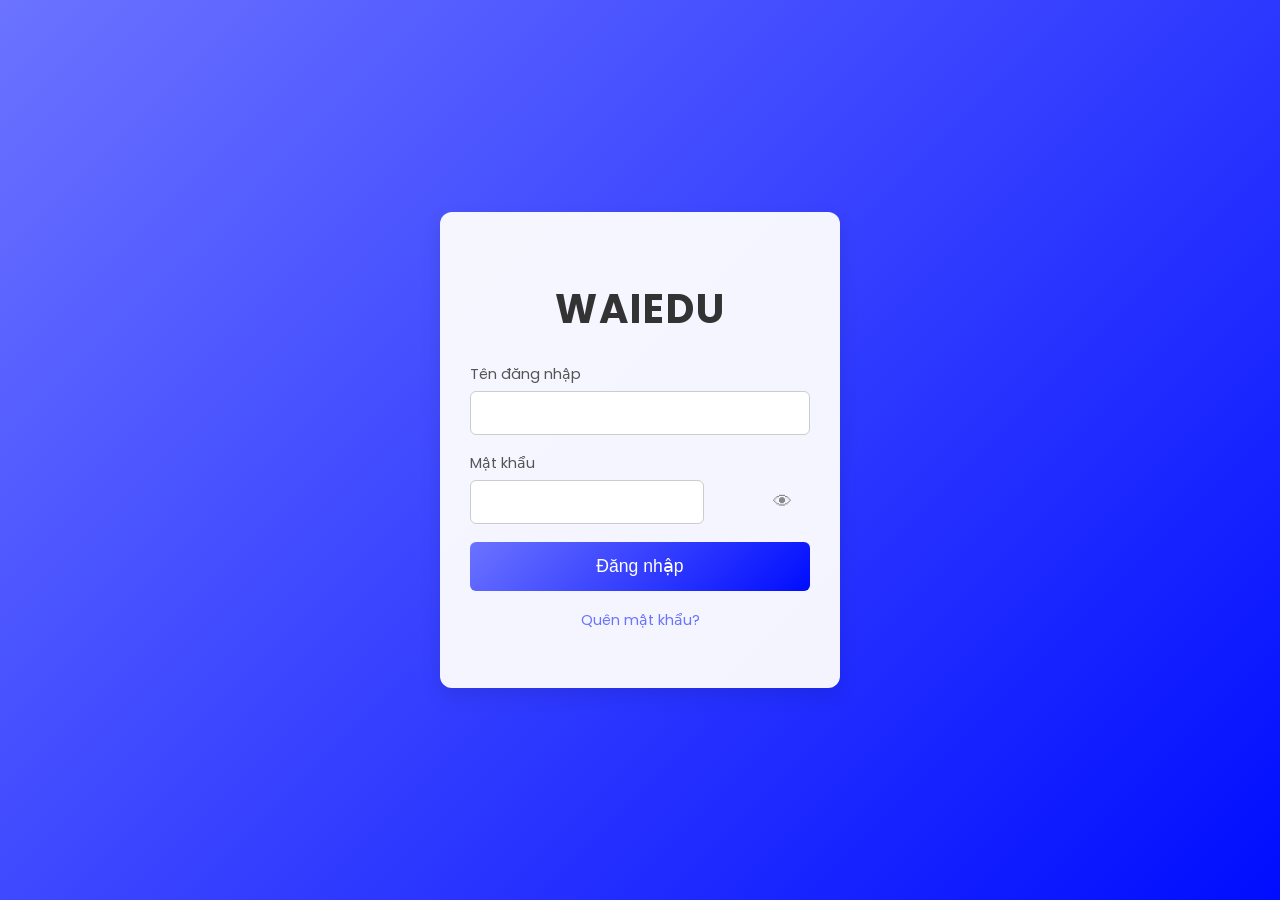
==== src/dashboard/index.html @ 6223fe1b "first commit" ====
<!DOCTYPE html>
<html lang="vi">
<head>
  <meta charset="UTF-8">
  <meta name="viewport" content="width=device-width, initial-scale=1.0">
  <title>WAIEDU - Quản lý Dự án</title>
  <link href="https://fonts.googleapis.com/css2?family=Poppins:wght@400;500;600;700&display=swap" rel="stylesheet">
  <link rel="stylesheet" href="https://cdnjs.cloudflare.com/ajax/libs/font-awesome/6.4.0/css/all.min.css">
  <link rel="stylesheet" href="../../styles.css">
  <link rel="stylesheet" href="dashboard.css">
</head>
<body>
  <div class="dashboard-container">
    <header class="dashboard-header">
      <div class="header-top">
        <div class="logo-container">
          <h2 class="logo">WAIEDU</h2>
        </div>
        <div class="user-info">
          <div class="date-info" id="currentDate"></div>
          <div class="user-greeting">
            <span>Xin chào,</span>
            <span class="user-name" id="userName">Nguyễn Văn A</span>
          </div>
          <div class="user-avatar">
            <img src="https://via.placeholder.com/40" alt="Avatar người dùng">
          </div>
        </div>
      </div>
      
      <div class="news-ticker-container">
        <div class="news-ticker-label">Thông báo:</div>
        <div class="news-ticker">
          <div class="ticker-content" id="tickerContent">
            Chào mừng bạn đến với WAIEDU Dashboard - Hệ thống quản lý học tập hiện đại - Bạn có 3 công việc cần hoàn thành hôm nay - Lớp học Toán sẽ bắt đầu lúc 15:00 chiều nay
          </div>
        </div>
      </div>
    </header>
    
    <main class="dashboard-content">
      <div class="dashboard-grid">
        <!-- Tổng quan -->
        <div class="dashboard-card overview">
          <h3><i class="fas fa-chart-line"></i> Tổng quan dự án</h3>
          <div class="stats-container">
            <div class="stat-item">
              <span class="stat-value">12</span>
              <span class="stat-label">Dự án đang thực hiện</span>
            </div>
            <div class="stat-item urgent">
              <span class="stat-value">3</span>
              <span class="stat-label">Dự án sắp đến hạn</span>
            </div>
            <div class="stat-item">
              <span class="stat-value">42</span>
              <span class="stat-label">Task đang thực hiện</span>
            </div>
            <div class="stat-item">
              <span class="stat-value">18</span>
              <span class="stat-label">Nhân sự tham gia</span>
            </div>
          </div>
        </div>

        <!-- Phần Task -->
        <div class="dashboard-card tasks">
          <div class="card-header">
            <h3><i class="fas fa-tasks"></i> Task ưu tiên</h3>
            <button class="btn-add"><i class="fas fa-plus"></i> Thêm Task</button>
          </div>
          <div class="task-list">
            <div class="task-item urgent">
              <div class="task-status"></div>
              <div class="task-info">
                <h4>Hoàn thiện giao diện người dùng</h4>
                <div class="task-meta">
                  <span class="due-date"><i class="far fa-clock"></i> 25/05/2023</span>
                  <span class="assignee"><i class="far fa-user"></i> Nguyễn Văn A</span>
                </div>
              </div>
              <div class="task-progress">
                <div class="progress-bar">
                  <div class="progress" style="width: 75%"></div>
                </div>
                <span>75%</span>
              </div>
            </div>

            <div class="task-item">
              <div class="task-status"></div>
              <div class="task-info">
                <h4>Phát triển API backend</h4>
                <div class="task-meta">
                  <span class="due-date"><i class="far fa-clock"></i> 30/05/2023</span>
                  <span class="assignee"><i class="far fa-user"></i> Trần Thị B</span>
                </div>
              </div>
              <div class="task-progress">
                <div class="progress-bar">
                  <div class="progress" style="width: 45%"></div>
                </div>
                <span>45%</span>
              </div>
            </div>

            <div class="task-item">
              <div class="task-status"></div>
              <div class="task-info">
                <h4>Testing và QA</h4>
                <div class="task-meta">
                  <span class="due-date"><i class="far fa-clock"></i> 10/06/2023</span>
                  <span class="assignee"><i class="far fa-user"></i> Lê Văn C</span>
                </div>
              </div>
              <div class="task-progress">
                <div class="progress-bar">
                  <div class="progress" style="width: 20%"></div>
                </div>
                <span>20%</span>
              </div>
            </div>
          </div>
          <a href="#" class="view-all">Xem tất cả task <i class="fas fa-arrow-right"></i></a>
        </div>

        <!-- Tiến độ dự án -->
        <div class="dashboard-card project-progress">
          <h3><i class="fas fa-project-diagram"></i> Tiến độ dự án</h3>
          <div class="project-list">
            <div class="project-item">
              <div class="project-info">
                <h4>Hệ thống quản lý học tập WAIEDU</h4>
                <div class="project-meta">
                  <span class="project-deadline"><i class="far fa-calendar"></i> Deadline: 30/06/2023</span>
                </div>
              </div>
              <div class="project-progress">
                <div class="progress-bar">
                  <div class="progress" style="width: 65%"></div>
                </div>
                <span>65%</span>
              </div>
            </div>

            <div class="project-item urgent">
              <div class="project-info">
                <h4>Ứng dụng mobile WAIEDU</h4>
                <div class="project-meta">
                  <span class="project-deadline"><i class="far fa-calendar"></i> Deadline: 15/05/2023</span>
                </div>
              </div>
              <div class="project-progress">
                <div class="progress-bar">
                  <div class="progress" style="width: 80%"></div>
                </div>
                <span>80%</span>
              </div>
            </div>
          </div>
          <a href="#" class="view-all">Xem tất cả dự án <i class="fas fa-arrow-right"></i></a>
        </div>

        <!-- Team Members -->
        <div class="dashboard-card team">
          <div class="card-header">
            <h3><i class="fas fa-users"></i> Nhân sự dự án</h3>
            <button class="btn-add"><i class="fas fa-plus"></i> Thêm thành viên</button>
          </div>
          <div class="team-list">
            <div class="team-member">
              <img src="https://via.placeholder.com/40" alt="Avatar">
              <div class="member-info">
                <h4>Nguyễn Văn A</h4>
                <span>Frontend Developer</span>
              </div>
              <div class="member-workload">
                <span>8</span>
                <small>Tasks</small>
              </div>
            </div>
            
            <div class="team-member">
              <img src="https://via.placeholder.com/40" alt="Avatar">
              <div class="member-info">
                <h4>Trần Thị B</h4>
                <span>Backend Developer</span>
              </div>
              <div class="member-workload">
                <span>6</span>
                <small>Tasks</small>
              </div>
            </div>
            
            <div class="team-member">
              <img src="https://via.placeholder.com/40" alt="Avatar">
              <div class="member-info">
                <h4>Lê Văn C</h4>
                <span>QA Engineer</span>
              </div>
              <div class="member-workload">
                <span>4</span>
                <small>Tasks</small>
              </div>
            </div>
          </div>
          <a href="#" class="view-all">Xem tất cả nhân sự <i class="fas fa-arrow-right"></i></a>
        </div>
      </div>
    </main>
  </div>
  
  <script src="dashboard.js"></script>
</body>
</html>
---- styles.css ----
body {
  margin: 0;
  font-family: 'Poppins', sans-serif;
  background: linear-gradient(135deg, #6B73FF 0%, #000DFF 100%);
  height: 100vh;
  display: flex;
  align-items: center;
  justify-content: center;
}
.login-wrapper {
  width: 100%;
  max-width: 400px;
  padding: 20px;
}
.login-card {
  background: rgba(255,255,255,0.95);
  padding: 40px 30px;
  border-radius: 12px;
  box-shadow: 0 8px 20px rgba(0,0,0,0.1);
  animation: fadeIn 0.8s ease-out;
}
.logo {
  text-align: center;
  font-size: 2.5rem;
  margin-bottom: 25px;
  color: #333;
  letter-spacing: 2px;
}
.input-group {
  display: flex;
  flex-direction: column;
  margin-bottom: 18px;
}
.input-group label {
  margin-bottom: 6px;
  font-size: 0.9rem;
  color: #555;
}
.input-group input {
  padding: 12px 16px;
  border: 1px solid #ccc;
  border-radius: 6px;
  font-size: 1rem;
  transition: border-color 0.3s;
}
.input-group input:focus {
  border-color: #4e5dfc;
  box-shadow: 0 0 8px rgba(78, 93, 252, 0.3);
  outline: none;
}
.password-wrapper {
  position: relative;
}
.toggle-password {
  position: absolute;
  top: 50%;
  right: 12px;
  transform: translateY(-50%);
  background: transparent;
  border: none;
  cursor: pointer;
  font-size: 1.2rem;
  color: #888;
}
.btn-login {
  width: 100%;
  padding: 14px;
  border: none;
  border-radius: 6px;
  background: linear-gradient(135deg, #6B73FF, #000DFF);
  color: #fff;
  font-size: 1.1rem;
  cursor: pointer;
  transition: transform 0.2s, opacity 0.3s;
}
.btn-login:hover {
  opacity: 0.95;
  transform: scale(1.02);
}
.forgot {
  text-align: center;
  margin-top: 16px;
}
.forgot a {
  color: #6B73FF;
  font-size: 0.9rem;
  text-decoration: none;
}
.forgot a:hover {
  text-decoration: underline;
}

/* Message styles */
.message-container {
  margin-top: 15px;
}

.message {
  padding: 10px;
  border-radius: 4px;
  text-align: center;
  font-size: 0.9rem;
  opacity: 1;
  transition: opacity 0.3s;
}

.message.success {
  background-color: rgba(40, 167, 69, 0.1);
  border: 1px solid rgba(40, 167, 69, 0.2);
  color: #28a745;
}

.message.error {
  background-color: rgba(220, 53, 69, 0.1);
  border: 1px solid rgba(220, 53, 69, 0.2);
  color: #dc3545;
}

.message.hide {
  opacity: 0;
}

/* Error styles */
.input-error {
  border-color: #dc3545 !important;
}

.input-error:focus {
  box-shadow: 0 0 8px rgba(220, 53, 69, 0.3) !important;
}

@keyframes fadeIn {
  from { opacity: 0; transform: translateY(-10px); }
  to   { opacity: 1; transform: translateY(0); }
}

@media (max-width: 480px) {
  .login-wrapper {
    padding: 10px;
  }
  .login-card {
    padding: 30px 20px;
  }
  .logo {
    font-size: 2rem;
  }
  .input-group input, .btn-login {
    padding: 10px 14px;
    font-size: 0.95rem;
  }
  .toggle-password {
    font-size: 1rem;
    right: 8px;
  }
}
---- src/dashboard/dashboard.css ----
/* Dashboard styles */
:root {
  --primary-color: #4e5dfc;
  --secondary-color: #6B73FF;
  --success-color: #28a745;
  --warning-color: #ffc107;
  --danger-color: #dc3545;
  --text-color: #333;
  --text-light: #6c757d;
  --light-gray: #f5f5f5;
  --medium-gray: #e0e0e0;
  --border-radius: 8px;
  --box-shadow: 0 2px 10px rgba(0,0,0,0.1);
}

body {
  margin: 0;
  padding: 0;
  font-family: 'Poppins', sans-serif;
  background-color: #f7f8fc;
  color: var(--text-color);
  height: 100vh;
}

.dashboard-container {
  display: flex;
  flex-direction: column;
  height: 100%;
}

/* Header styles */
.dashboard-header {
  background-color: white;
  box-shadow: var(--box-shadow);
  padding: 0;
}

.header-top {
  display: flex;
  justify-content: space-between;
  align-items: center;
  padding: 15px 30px;
}

.logo-container .logo {
  color: var(--primary-color);
  margin: 0;
  font-size: 1.5rem;
  font-weight: 700;
  letter-spacing: 1px;
}

.user-info {
  display: flex;
  align-items: center;
  gap: 20px;
}

.date-info {
  padding: 6px 12px;
  background-color: var(--light-gray);
  border-radius: var(--border-radius);
  font-size: 0.9rem;
}

.user-greeting {
  text-align: right;
}

.user-greeting span {
  display: block;
  line-height: 1.3;
}

.user-name {
  font-weight: 600;
  color: var(--primary-color);
}

.user-avatar img {
  width: 40px;
  height: 40px;
  border-radius: 50%;
  border: 2px solid var(--secondary-color);
}

/* News ticker */
.news-ticker-container {
  display: flex;
  align-items: center;
  background-color: var(--light-gray);
  padding: 8px 30px;
  overflow: hidden;
}

.news-ticker-label {
  font-weight: 600;
  margin-right: 12px;
  white-space: nowrap;
}

.news-ticker {
  overflow: hidden;
  width: 100%;
}

.ticker-content {
  display: inline-block;
  white-space: nowrap;
  padding-left: 100%;
  animation: ticker 30s linear infinite;
}

@keyframes ticker {
  0% {
    transform: translateX(0);
  }
  100% {
    transform: translateX(-100%);
  }
}

/* Main content */
.dashboard-content {
  flex-grow: 1;
  padding: 20px 30px;
  background-color: #f7f8fc;
  overflow-y: auto;
}

.dashboard-grid {
  display: grid;
  grid-template-columns: repeat(12, 1fr);
  gap: 20px;
}

.dashboard-card {
  background: white;
  border-radius: var(--border-radius);
  padding: 20px;
  box-shadow: var(--box-shadow);
}

.overview {
  grid-column: span 12;
}

.tasks {
  grid-column: span 7;
}

.project-progress {
  grid-column: span 5;
}

.team {
  grid-column: span 12;
}

/* Card headers */
.card-header {
  display: flex;
  justify-content: space-between;
  align-items: center;
  margin-bottom: 15px;
}

.card-header h3, .dashboard-card h3 {
  margin: 0;
  display: flex;
  align-items: center;
  font-size: 1.2rem;
  font-weight: 600;
}

.card-header h3 i, .dashboard-card h3 i {
  margin-right: 8px;
  color: var(--primary-color);
}

.btn-add {
  background-color: var(--primary-color);
  color: white;
  border: none;
  border-radius: 4px;
  padding: 8px 12px;
  font-size: 0.9rem;
  cursor: pointer;
  display: flex;
  align-items: center;
}

.btn-add i {
  margin-right: 5px;
}

/* Stats */
.stats-container {
  display: grid;
  grid-template-columns: repeat(4, 1fr);
  gap: 15px;
  margin-top: 15px;
}

.stat-item {
  background: var(--light-gray);
  border-radius: var(--border-radius);
  padding: 15px;
  text-align: center;
}

.stat-value {
  display: block;
  font-size: 2rem;
  font-weight: 700;
  color: var(--primary-color);
}

.stat-label {
  display: block;
  font-size: 0.9rem;
  color: var(--text-light);
  margin-top: 5px;
}

.stat-item.urgent .stat-value {
  color: var(--danger-color);
}

/* Tasks */
.task-list {
  margin: 15px 0;
}

.task-item {
  display: flex;
  align-items: center;
  padding: 15px;
  border-bottom: 1px solid var(--medium-gray);
}

.task-item:last-child {
  border-bottom: none;
}

.task-status {
  width: 12px;
  height: 12px;
  border-radius: 50%;
  background-color: var(--primary-color);
  margin-right: 15px;
}

.task-item.urgent .task-status {
  background-color: var(--danger-color);
}

.task-info {
  flex: 1;
}

.task-info h4 {
  margin: 0 0 5px 0;
  font-size: 1rem;
}

.task-meta {
  display: flex;
  font-size: 0.85rem;
  color: var(--text-light);
}

.task-meta span {
  margin-right: 15px;
  display: flex;
  align-items: center;
}

.task-meta i {
  margin-right: 5px;
}

.task-progress {
  width: 100px;
  text-align: right;
}

.progress-bar {
  width: 100%;
  height: 6px;
  background-color: var(--light-gray);
  border-radius: 3px;
  overflow: hidden;
  margin-bottom: 5px;
}

.progress {
  height: 100%;
  background-color: var(--primary-color);
}

.task-item.urgent .progress {
  background-color: var(--danger-color);
}

/* Projects */
.project-list {
  margin: 15px 0;
}

.project-item {
  padding: 15px;
  border-bottom: 1px solid var(--medium-gray);
}

.project-item:last-child {
  border-bottom: none;
}

.project-info h4 {
  margin: 0 0 5px 0;
  font-size: 1rem;
}

.project-meta {
  font-size: 0.85rem;
  color: var(--text-light);
  margin-bottom: 10px;
}

.project-meta i {
  margin-right: 5px;
}

.project-item.urgent .project-meta {
  color: var(--danger-color);
  font-weight: 500;
}

/* Team */
.team-list {
  margin: 15px 0;
}

.team-member {
  display: flex;
  align-items: center;
  padding: 10px 0;
  border-bottom: 1px solid var(--medium-gray);
}

.team-member:last-child {
  border-bottom: none;
}

.team-member img {
  width: 40px;
  height: 40px;
  border-radius: 50%;
  margin-right: 15px;
}

.member-info {
  flex: 1;
}

.member-info h4 {
  margin: 0;
  font-size: 1rem;
}

.member-info span {
  font-size: 0.85rem;
  color: var(--text-light);
}

.member-workload {
  text-align: center;
}

.member-workload span {
  display: block;
  font-size: 1.2rem;
  font-weight: 600;
  color: var(--primary-color);
}

.member-workload small {
  font-size: 0.8rem;
  color: var(--text-light);
}

/* Common */
.view-all {
  display: block;
  text-align: center;
  color: var(--primary-color);
  text-decoration: none;
  padding: 10px 0 0;
  font-size: 0.9rem;
}

.view-all i {
  margin-left: 5px;
}

/* Responsive adjustments */
@media (max-width: 992px) {
  .tasks, .project-progress {
    grid-column: span 12;
  }
  
  .stats-container {
    grid-template-columns: repeat(2, 1fr);
  }
}

@media (max-width: 768px) {
  .header-top {
    padding: 15px 20px;
    flex-direction: column;
    gap: 15px;
  }
  
  .user-info {
    width: 100%;
    justify-content: space-between;
  }
  
  .news-ticker-container {
    padding: 8px 20px;
  }
  
  .dashboard-content {
    padding: 15px 20px;
  }
}

@media (max-width: 480px) {
  .user-info {
    flex-wrap: wrap;
    justify-content: center;
    gap: 10px;
  }
  
  .date-info {
    width: 100%;
    text-align: center;
    order: 3;
  }
  
  .user-greeting {
    text-align: center;
  }
  
  .stats-container {
    grid-template-columns: 1fr;
  }
  
  .task-item, .project-item {
    flex-direction: column;
    align-items: flex-start;
  }
  
  .task-progress, .project-progress {
    width: 100%;
    margin-top: 10px;
  }
}
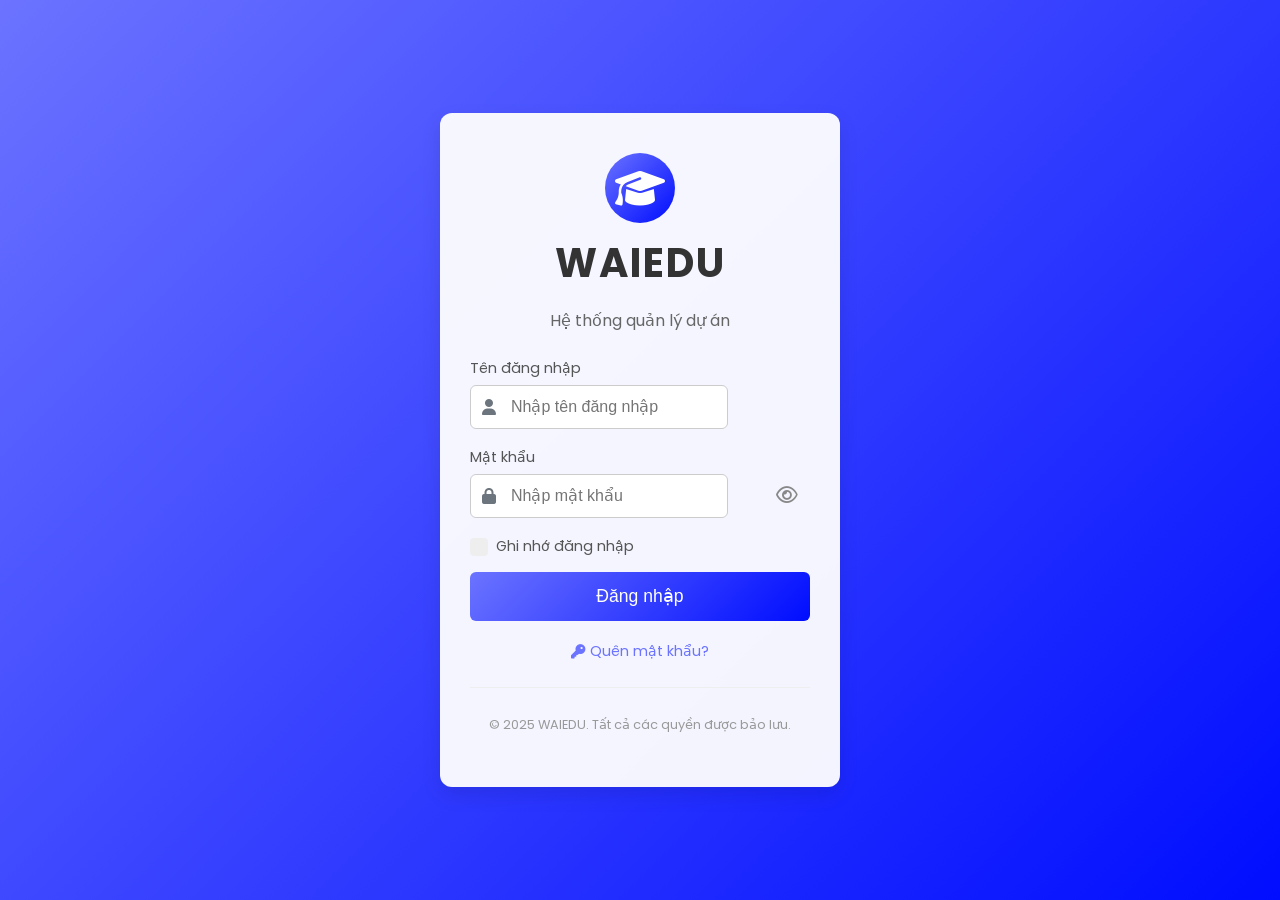
==== commit b81e7646: "d" ====
--- a/src/dashboard/index.html
+++ b/src/dashboard/index.html
@@ -3,27 +3,29 @@
 <head>
   <meta charset="UTF-8">
   <meta name="viewport" content="width=device-width, initial-scale=1.0">
-  <title>WAIEDU - Quản lý Dự án</title>
+  <title>WAIEDU - Dashboard</title>
   <link href="https://fonts.googleapis.com/css2?family=Poppins:wght@400;500;600;700&display=swap" rel="stylesheet">
+  <!-- Font Awesome -->
   <link rel="stylesheet" href="https://cdnjs.cloudflare.com/ajax/libs/font-awesome/6.4.0/css/all.min.css">
   <link rel="stylesheet" href="../../styles.css">
   <link rel="stylesheet" href="dashboard.css">
 </head>
 <body>
   <div class="dashboard-container">
+    <!-- Header -->
     <header class="dashboard-header">
       <div class="header-top">
         <div class="logo-container">
-          <h2 class="logo">WAIEDU</h2>
+          <h2 class="logo"><i class="fas fa-graduation-cap logo-icon-small"></i> WAIEDU</h2>
         </div>
         <div class="user-info">
           <div class="date-info" id="currentDate"></div>
           <div class="user-greeting">
             <span>Xin chào,</span>
-            <span class="user-name" id="userName">Nguyễn Văn A</span>
+            <span class="user-name" id="userName">Đang tải...</span>
           </div>
           <div class="user-avatar">
-            <img src="https://via.placeholder.com/40" alt="Avatar người dùng">
+            <!-- Icon sẽ được chèn bởi JS -->
           </div>
         </div>
       </div>
@@ -32,32 +34,44 @@
         <div class="news-ticker-label">Thông báo:</div>
         <div class="news-ticker">
           <div class="ticker-content" id="tickerContent">
-            Chào mừng bạn đến với WAIEDU Dashboard - Hệ thống quản lý học tập hiện đại - Bạn có 3 công việc cần hoàn thành hôm nay - Lớp học Toán sẽ bắt đầu lúc 15:00 chiều nay
+            Chào mừng bạn đến với WAIEDU Dashboard - Hệ thống quản lý dự án - Bạn có 3 công việc cần hoàn thành trong tuần này - Lịch họp Team sẽ diễn ra lúc 19:00 tối nay
           </div>
         </div>
       </div>
     </header>
     
+    <!-- Main Navigation -->
+    <nav class="main-nav">
+      <ul class="nav-links">
+        <li class="active"><a href="index.html"><i class="fas fa-home"></i> Trang chủ</a></li>
+        <li><a href="#projects"><i class="fas fa-project-diagram"></i> Dự án</a></li>
+        <li><a href="#tasks"><i class="fas fa-tasks"></i> Công việc</a></li>
+        <li><a href="#team"><i class="fas fa-users"></i> Đội nhóm</a></li>
+        <li><a href="#settings"><i class="fas fa-cog"></i> Cài đặt</a></li>
+      </ul>
+    </nav>
+    
+    <!-- Main Content -->
     <main class="dashboard-content">
       <div class="dashboard-grid">
         <!-- Tổng quan -->
         <div class="dashboard-card overview">
-          <h3><i class="fas fa-chart-line"></i> Tổng quan dự án</h3>
+          <h3><i class="fas fa-chart-line"></i> Tổng quan dự án WAIEDU</h3>
           <div class="stats-container">
             <div class="stat-item">
+              <span class="stat-value">3</span>
+              <span class="stat-label">Dự án đang thực hiện</span>
+            </div>
+            <div class="stat-item urgent">
+              <span class="stat-value">1</span>
+              <span class="stat-label">Dự án sắp đến hạn</span>
+            </div>
+            <div class="stat-item">
               <span class="stat-value">12</span>
-              <span class="stat-label">Dự án đang thực hiện</span>
-            </div>
-            <div class="stat-item urgent">
-              <span class="stat-value">3</span>
-              <span class="stat-label">Dự án sắp đến hạn</span>
+              <span class="stat-label">Task đang thực hiện</span>
             </div>
             <div class="stat-item">
-              <span class="stat-value">42</span>
-              <span class="stat-label">Task đang thực hiện</span>
-            </div>
-            <div class="stat-item">
-              <span class="stat-value">18</span>
+              <span class="stat-value">7</span>
               <span class="stat-label">Nhân sự tham gia</span>
             </div>
           </div>
@@ -73,10 +87,10 @@
             <div class="task-item urgent">
               <div class="task-status"></div>
               <div class="task-info">
-                <h4>Hoàn thiện giao diện người dùng</h4>
+                <h4>Thiết kế giao diện người dùng</h4>
                 <div class="task-meta">
-                  <span class="due-date"><i class="far fa-clock"></i> 25/05/2023</span>
-                  <span class="assignee"><i class="far fa-user"></i> Nguyễn Văn A</span>
+                  <span class="due-date"><i class="far fa-clock"></i> 10/05/2025</span>
+                  <span class="assignee"><i class="far fa-user"></i> Nguyễn Khả Ái</span>
                 </div>
               </div>
               <div class="task-progress">
@@ -92,8 +106,8 @@
               <div class="task-info">
                 <h4>Phát triển API backend</h4>
                 <div class="task-meta">
-                  <span class="due-date"><i class="far fa-clock"></i> 30/05/2023</span>
-                  <span class="assignee"><i class="far fa-user"></i> Trần Thị B</span>
+                  <span class="due-date"><i class="far fa-clock"></i> 15/05/2025</span>
+                  <span class="assignee"><i class="far fa-user"></i> Lê Minh Hoàng</span>
                 </div>
               </div>
               <div class="task-progress">
@@ -107,21 +121,21 @@
             <div class="task-item">
               <div class="task-status"></div>
               <div class="task-info">
-                <h4>Testing và QA</h4>
+                <h4>Nghiên cứu thị trường giáo dục</h4>
                 <div class="task-meta">
-                  <span class="due-date"><i class="far fa-clock"></i> 10/06/2023</span>
-                  <span class="assignee"><i class="far fa-user"></i> Lê Văn C</span>
+                  <span class="due-date"><i class="far fa-clock"></i> 20/05/2025</span>
+                  <span class="assignee"><i class="far fa-user"></i> Trương Trung Kiên</span>
                 </div>
               </div>
               <div class="task-progress">
                 <div class="progress-bar">
-                  <div class="progress" style="width: 20%"></div>
-                </div>
-                <span>20%</span>
-              </div>
-            </div>
-          </div>
-          <a href="#" class="view-all">Xem tất cả task <i class="fas fa-arrow-right"></i></a>
+                  <div class="progress" style="width: 30%"></div>
+                </div>
+                <span>30%</span>
+              </div>
+            </div>
+          </div>
+          <a href="#tasks" class="view-all">Xem tất cả task <i class="fas fa-arrow-right"></i></a>
         </div>
 
         <!-- Tiến độ dự án -->
@@ -132,7 +146,7 @@
               <div class="project-info">
                 <h4>Hệ thống quản lý học tập WAIEDU</h4>
                 <div class="project-meta">
-                  <span class="project-deadline"><i class="far fa-calendar"></i> Deadline: 30/06/2023</span>
+                  <span class="project-deadline"><i class="far fa-calendar"></i> Deadline: 30/06/2025</span>
                 </div>
               </div>
               <div class="project-progress">
@@ -147,7 +161,7 @@
               <div class="project-info">
                 <h4>Ứng dụng mobile WAIEDU</h4>
                 <div class="project-meta">
-                  <span class="project-deadline"><i class="far fa-calendar"></i> Deadline: 15/05/2023</span>
+                  <span class="project-deadline"><i class="far fa-calendar"></i> Deadline: 15/05/2025</span>
                 </div>
               </div>
               <div class="project-progress">
@@ -157,8 +171,23 @@
                 <span>80%</span>
               </div>
             </div>
-          </div>
-          <a href="#" class="view-all">Xem tất cả dự án <i class="fas fa-arrow-right"></i></a>
+            
+            <div class="project-item">
+              <div class="project-info">
+                <h4>Website giới thiệu WAIEDU</h4>
+                <div class="project-meta">
+                  <span class="project-deadline"><i class="far fa-calendar"></i> Deadline: 30/05/2025</span>
+                </div>
+              </div>
+              <div class="project-progress">
+                <div class="progress-bar">
+                  <div class="progress" style="width: 50%"></div>
+                </div>
+                <span>50%</span>
+              </div>
+            </div>
+          </div>
+          <a href="#projects" class="view-all">Xem tất cả dự án <i class="fas fa-arrow-right"></i></a>
         </div>
 
         <!-- Team Members -->
@@ -168,46 +197,235 @@
             <button class="btn-add"><i class="fas fa-plus"></i> Thêm thành viên</button>
           </div>
           <div class="team-list">
+            <!-- Team Design -->
             <div class="team-member">
-              <img src="https://via.placeholder.com/40" alt="Avatar">
+              <div class="member-avatar" style="background-color: #FE4365;"><i class="fas fa-paint-brush"></i></div>
               <div class="member-info">
-                <h4>Nguyễn Văn A</h4>
-                <span>Frontend Developer</span>
+                <h4>Nguyễn Khả Ái</h4>
+                <span>Designer (Team Lead)</span>
               </div>
               <div class="member-workload">
-                <span>8</span>
+                <span>5</span>
                 <small>Tasks</small>
               </div>
             </div>
             
             <div class="team-member">
-              <img src="https://via.placeholder.com/40" alt="Avatar">
+              <div class="member-avatar" style="background-color: #FC9D9A;"><i class="fas fa-paint-brush"></i></div>
               <div class="member-info">
-                <h4>Trần Thị B</h4>
-                <span>Backend Developer</span>
+                <h4>Nguyễn Hải Yến</h4>
+                <span>Designer</span>
               </div>
               <div class="member-workload">
-                <span>6</span>
+                <span>3</span>
                 <small>Tasks</small>
               </div>
             </div>
             
+            <!-- Team Code -->
             <div class="team-member">
-              <img src="https://via.placeholder.com/40" alt="Avatar">
+              <div class="member-avatar" style="background-color: #4285F4;"><i class="fas fa-code"></i></div>
               <div class="member-info">
-                <h4>Lê Văn C</h4>
-                <span>QA Engineer</span>
+                <h4>Lê Minh Hoàng</h4>
+                <span>Coder - Backend</span>
               </div>
               <div class="member-workload">
                 <span>4</span>
                 <small>Tasks</small>
               </div>
             </div>
-          </div>
-          <a href="#" class="view-all">Xem tất cả nhân sự <i class="fas fa-arrow-right"></i></a>
+            
+            <div class="team-member">
+              <div class="member-avatar" style="background-color: #3498DB;"><i class="fas fa-code"></i></div>
+              <div class="member-info">
+                <h4>Phạm Quốc Huy</h4>
+                <span>Coder - Backend</span>
+              </div>
+              <div class="member-workload">
+                <span>4</span>
+                <small>Tasks</small>
+              </div>
+            </div>
+          </div>
+          <a href="#team" class="view-all">Xem tất cả nhân sự <i class="fas fa-arrow-right"></i></a>
+        </div>
+        
+        <!-- Lịch trình tuần -->
+        <div class="dashboard-card schedule">
+          <div class="card-header">
+            <h3><i class="fas fa-calendar-alt"></i> Lịch trình tuần</h3>
+            <div class="header-actions">
+              <button class="btn-icon"><i class="fas fa-chevron-left"></i></button>
+              <span class="current-week">1 - 7 Tháng 5, 2025</span>
+              <button class="btn-icon"><i class="fas fa-chevron-right"></i></button>
+            </div>
+          </div>
+          <div class="schedule-content">
+            <div class="schedule-item">
+              <div class="schedule-time">
+                <span class="day">Thứ Tư</span>
+                <span class="date">3/5</span>
+              </div>
+              <div class="schedule-events">
+                <div class="event meeting">
+                  <div class="event-time">19:00 - 20:00</div>
+                  <div class="event-title">Họp Team hàng tuần</div>
+                </div>
+              </div>
+            </div>
+            
+            <div class="schedule-item">
+              <div class="schedule-time">
+                <span class="day">Thứ Sáu</span>
+                <span class="date">5/5</span>
+              </div>
+              <div class="schedule-events">
+                <div class="event deadline">
+                  <div class="event-time">09:00</div>
+                  <div class="event-title">Deadline: Thiết kế giao diện người dùng</div>
+                </div>
+              </div>
+            </div>
+            
+            <div class="schedule-item">
+              <div class="schedule-time">
+                <span class="day">Chủ Nhật</span>
+                <span class="date">7/5</span>
+              </div>
+              <div class="schedule-events">
+                <div class="event presentation">
+                  <div class="event-time">15:00 - 17:00</div>
+                  <div class="event-title">Trình bày kết quả nghiên cứu thị trường</div>
+                </div>
+              </div>
+            </div>
+          </div>
+        </div>
+        
+        <!-- Thông báo & Hoạt động gần đây -->
+        <div class="dashboard-card activities">
+          <h3><i class="fas fa-bell"></i> Hoạt động gần đây</h3>
+          <div class="activities-list">
+            <div class="activity-item">
+              <div class="activity-icon comment">
+                <i class="fas fa-comment"></i>
+              </div>
+              <div class="activity-content">
+                <div class="activity-message">Nguyễn Khả Ái đã bình luận về task "Thiết kế giao diện người dùng"</div>
+                <div class="activity-time">30 phút trước</div>
+              </div>
+            </div>
+            
+            <div class="activity-item">
+              <div class="activity-icon task">
+                <i class="fas fa-tasks"></i>
+              </div>
+              <div class="activity-content">
+                <div class="activity-message">Lê Minh Hoàng đã hoàn thành task "Thiết kế database"</div>
+                <div class="activity-time">2 giờ trước</div>
+              </div>
+            </div>
+            
+            <div class="activity-item">
+              <div class="activity-icon file">
+                <i class="fas fa-file-alt"></i>
+              </div>
+              <div class="activity-content">
+                <div class="activity-message">Trương Trung Kiên đã thêm báo cáo "Phân tích thị trường giáo dục 2025"</div>
+                <div class="activity-time">Hôm qua</div>
+              </div>
+            </div>
+            
+            <div class="activity-item">
+              <div class="activity-icon update">
+                <i class="fas fa-sync-alt"></i>
+              </div>
+              <div class="activity-content">
+                <div class="activity-message">Cập nhật hệ thống phiên bản v1.2 đã được triển khai</div>
+                <div class="activity-time">2 ngày trước</div>
+              </div>
+            </div>
+          </div>
         </div>
       </div>
     </main>
+
+    <!-- Footer -->
+    <footer class="dashboard-footer">
+      <div class="footer-content">
+        <p>&copy; 2025 WAIEDU. Tất cả các quyền được bảo lưu.</p>
+        <div class="footer-links">
+          <a href="#help">Trợ giúp</a>
+          <a href="#privacy">Chính sách bảo mật</a>
+          <a href="#terms">Điều khoản sử dụng</a>
+        </div>
+      </div>
+    </footer>
+  </div>
+  
+  <!-- Modal Add Task -->
+  <div class="modal" id="addTaskModal">
+    <div class="modal-dialog">
+      <div class="modal-content">
+        <div class="modal-header">
+          <h3>Thêm task mới</h3>
+          <button class="modal-close" aria-label="Đóng">&times;</button>
+        </div>
+        <div class="modal-body">
+          <form id="taskForm">
+            <div class="form-group">
+              <label for="taskTitle">Tiêu đề</label>
+              <input type="text" id="taskTitle" name="title" required>
+            </div>
+            <div class="form-group">
+              <label for="taskDescription">Mô tả</label>
+              <textarea id="taskDescription" name="description" rows="3"></textarea>
+            </div>
+            <div class="form-row">
+              <div class="form-group half">
+                <label for="taskAssignee">Người nhận</label>
+                <select id="taskAssignee" name="assignee">
+                  <option value="">Chọn người nhận...</option>
+                  <option value="1">Nguyễn Khả Ái</option>
+                  <option value="2">Nguyễn Hải Yến</option>
+                  <option value="3">Lê Minh Hoàng</option>
+                  <option value="4">Phạm Quốc Huy</option>
+                  <option value="5">Trương Trung Kiên</option>
+                </select>
+              </div>
+              <div class="form-group half">
+                <label for="taskDeadline">Thời hạn</label>
+                <input type="date" id="taskDeadline" name="deadline">
+              </div>
+            </div>
+            <div class="form-row">
+              <div class="form-group half">
+                <label for="taskProject">Dự án</label>
+                <select id="taskProject" name="project">
+                  <option value="">Chọn dự án...</option>
+                  <option value="1">Hệ thống quản lý học tập WAIEDU</option>
+                  <option value="2">Ứng dụng mobile WAIEDU</option>
+                  <option value="3">Website giới thiệu WAIEDU</option>
+                </select>
+              </div>
+              <div class="form-group half">
+                <label for="taskPriority">Ưu tiên</label>
+                <select id="taskPriority" name="priority">
+                  <option value="low">Thấp</option>
+                  <option value="medium" selected>Trung bình</option>
+                  <option value="high">Cao</option>
+                  <option value="urgent">Khẩn cấp</option>
+                </select>
+              </div>
+            </div>
+          </form>
+        </div>
+        <div class="modal-footer">
+          <button class="btn-secondary modal-close">Hủy bỏ</button>
+          <button class="btn-primary" id="saveTask">Lưu task</button>
+        </div>
+      </div>
+    </div>
   </div>
   
   <script src="dashboard.js"></script>
--- a/styles.css
+++ b/styles.css
@@ -7,11 +7,13 @@
   align-items: center;
   justify-content: center;
 }
+
 .login-wrapper {
   width: 100%;
   max-width: 400px;
   padding: 20px;
 }
+
 .login-card {
   background: rgba(255,255,255,0.95);
   padding: 40px 30px;
@@ -19,38 +21,91 @@
   box-shadow: 0 8px 20px rgba(0,0,0,0.1);
   animation: fadeIn 0.8s ease-out;
 }
+
+/* Logo styling */
+.logo-container {
+  display: flex;
+  flex-direction: column;
+  align-items: center;
+  margin-bottom: 15px;
+}
+
+.logo-img {
+  width: 70px;
+  height: 70px;
+  border-radius: 50%;
+  background: linear-gradient(135deg, #6B73FF 0%, #000DFF 100%);
+  display: flex;
+  align-items: center;
+  justify-content: center;
+  margin-bottom: 10px;
+}
+
+.logo-icon {
+  font-size: 2.5rem;
+  color: white;
+}
+
 .logo {
   text-align: center;
   font-size: 2.5rem;
-  margin-bottom: 25px;
+  margin: 0;
   color: #333;
   letter-spacing: 2px;
 }
+
+.login-subtitle {
+  text-align: center;
+  color: #666;
+  margin: 0 0 25px;
+  font-size: 1rem;
+}
+
+/* Input fields */
 .input-group {
   display: flex;
   flex-direction: column;
   margin-bottom: 18px;
 }
+
 .input-group label {
   margin-bottom: 6px;
   font-size: 0.9rem;
   color: #555;
 }
+
+.input-with-icon {
+  position: relative;
+}
+
+.input-icon {
+  position: absolute;
+  left: 12px;
+  top: 50%;
+  transform: translateY(-50%);
+  color: #6c757d;
+  font-size: 1rem;
+}
+
 .input-group input {
-  padding: 12px 16px;
+  padding: 12px 16px 12px 40px;
   border: 1px solid #ccc;
   border-radius: 6px;
   font-size: 1rem;
   transition: border-color 0.3s;
 }
+
 .input-group input:focus {
   border-color: #4e5dfc;
   box-shadow: 0 0 8px rgba(78, 93, 252, 0.3);
   outline: none;
 }
+
+/* Password toggle */
 .password-wrapper {
   position: relative;
 }
+
 .toggle-password {
   position: absolute;
   top: 50%;
@@ -61,7 +116,76 @@
   cursor: pointer;
   font-size: 1.2rem;
   color: #888;
-}
+  padding: 0;
+  display: flex;
+  align-items: center;
+  justify-content: center;
+}
+
+/* Remember me checkbox */
+.remember-me {
+  display: flex;
+  align-items: center;
+  margin-bottom: 15px;
+  font-size: 0.9rem;
+  color: #555;
+}
+
+.checkbox-container {
+  display: flex;
+  align-items: center;
+  position: relative;
+  cursor: pointer;
+  user-select: none;
+}
+
+.checkbox-container input {
+  position: absolute;
+  opacity: 0;
+  cursor: pointer;
+  height: 0;
+  width: 0;
+}
+
+.checkmark {
+  position: relative;
+  height: 18px;
+  width: 18px;
+  background-color: #eee;
+  border-radius: 4px;
+  margin-right: 8px;
+  transition: all 0.2s;
+}
+
+.checkbox-container:hover input ~ .checkmark {
+  background-color: #ccc;
+}
+
+.checkbox-container input:checked ~ .checkmark {
+  background-color: #4e5dfc;
+}
+
+.checkmark:after {
+  content: "";
+  position: absolute;
+  display: none;
+}
+
+.checkbox-container input:checked ~ .checkmark:after {
+  display: block;
+}
+
+.checkbox-container .checkmark:after {
+  left: 6px;
+  top: 3px;
+  width: 4px;
+  height: 8px;
+  border: solid white;
+  border-width: 0 2px 2px 0;
+  transform: rotate(45deg);
+}
+
+/* Login button */
 .btn-login {
   width: 100%;
   padding: 14px;
@@ -72,22 +196,73 @@
   font-size: 1.1rem;
   cursor: pointer;
   transition: transform 0.2s, opacity 0.3s;
-}
+  display: flex;
+  align-items: center;
+  justify-content: center;
+  position: relative;
+}
+
 .btn-login:hover {
   opacity: 0.95;
   transform: scale(1.02);
 }
+
+.btn-loader {
+  display: none;
+  margin-left: 8px;
+}
+
+.btn-login:disabled {
+  opacity: 0.7;
+  cursor: not-allowed;
+  transform: scale(1);
+}
+
+.btn-login:disabled .btn-text {
+  display: none;
+}
+
+.btn-login:disabled .btn-loader {
+  display: inline-block;
+}
+
+/* Auth links */
+.auth-links {
+  margin-top: 20px;
+  display: flex;
+  justify-content: center;
+}
+
 .forgot {
   text-align: center;
-  margin-top: 16px;
-}
+  margin: 0;
+}
+
 .forgot a {
   color: #6B73FF;
   font-size: 0.9rem;
   text-decoration: none;
-}
+  display: flex;
+  align-items: center;
+  justify-content: center;
+}
+
+.forgot a i {
+  margin-right: 5px;
+}
+
 .forgot a:hover {
   text-decoration: underline;
+}
+
+/* Footer */
+.login-footer {
+  margin-top: 25px;
+  text-align: center;
+  font-size: 0.8rem;
+  color: #999;
+  border-top: 1px solid #eee;
+  padding-top: 15px;
 }
 
 /* Message styles */
@@ -102,6 +277,9 @@
   font-size: 0.9rem;
   opacity: 1;
   transition: opacity 0.3s;
+  display: flex;
+  align-items: center;
+  justify-content: center;
 }
 
 .message.success {
@@ -116,6 +294,20 @@
   color: #dc3545;
 }
 
+.message:before {
+  font-family: 'Font Awesome 6 Free';
+  font-weight: 900;
+  margin-right: 8px;
+}
+
+.message.success:before {
+  content: "\f058"; /* check-circle icon */
+}
+
+.message.error:before {
+  content: "\f057"; /* times-circle icon */
+}
+
 .message.hide {
   opacity: 0;
 }
@@ -134,20 +326,34 @@
   to   { opacity: 1; transform: translateY(0); }
 }
 
+/* Responsive */
 @media (max-width: 480px) {
   .login-wrapper {
     padding: 10px;
   }
+  
   .login-card {
     padding: 30px 20px;
   }
+  
+  .logo-img {
+    width: 60px;
+    height: 60px;
+  }
+  
+  .logo-icon {
+    font-size: 2rem;
+  }
+  
   .logo {
     font-size: 2rem;
   }
+  
   .input-group input, .btn-login {
-    padding: 10px 14px;
+    padding: 10px 14px 10px 36px;
     font-size: 0.95rem;
   }
+  
   .toggle-password {
     font-size: 1rem;
     right: 8px;
--- a/src/dashboard/dashboard.css
+++ b/src/dashboard/dashboard.css
@@ -48,6 +48,13 @@
   font-size: 1.5rem;
   font-weight: 700;
   letter-spacing: 1px;
+  display: flex;
+  align-items: center;
+  gap: 8px;
+}
+
+.logo-icon-small {
+  font-size: 1.4rem;
 }
 
 .user-info {
@@ -77,11 +84,60 @@
   color: var(--primary-color);
 }
 
-.user-avatar img {
+.user-avatar {
   width: 40px;
   height: 40px;
+  display: flex;
+  align-items: center;
+  justify-content: center;
   border-radius: 50%;
-  border: 2px solid var(--secondary-color);
+  background-color: var(--primary-color);
+  color: white;
+  font-size: 1.5rem;
+}
+
+/* Navigation */
+.main-nav {
+  background-color: white;
+  border-bottom: 1px solid var(--medium-gray);
+  padding: 0 20px;
+}
+
+.nav-links {
+  display: flex;
+  list-style: none;
+  padding: 0;
+  margin: 0;
+  overflow-x: auto;
+}
+
+.nav-links li {
+  margin: 0;
+}
+
+.nav-links li a {
+  display: flex;
+  align-items: center;
+  padding: 15px 20px;
+  color: var(--text-color);
+  text-decoration: none;
+  font-weight: 500;
+  transition: all 0.3s;
+  border-bottom: 3px solid transparent;
+  white-space: nowrap;
+}
+
+.nav-links li a i {
+  margin-right: 8px;
+}
+
+.nav-links li a:hover {
+  color: var(--primary-color);
+}
+
+.nav-links li.active a {
+  color: var(--primary-color);
+  border-bottom-color: var(--primary-color);
 }
 
 /* News ticker */
@@ -124,8 +180,8 @@
 .dashboard-content {
   flex-grow: 1;
   padding: 20px 30px;
+  overflow-y: auto;
   background-color: #f7f8fc;
-  overflow-y: auto;
 }
 
 .dashboard-grid {
@@ -146,15 +202,23 @@
 }
 
 .tasks {
-  grid-column: span 7;
+  grid-column: span 6;
 }
 
 .project-progress {
-  grid-column: span 5;
+  grid-column: span 6;
 }
 
 .team {
-  grid-column: span 12;
+  grid-column: span 6;
+}
+
+.schedule {
+  grid-column: span 6;
+}
+
+.activities {
+  grid-column: span 6;
 }
 
 /* Card headers */
@@ -175,6 +239,36 @@
 
 .card-header h3 i, .dashboard-card h3 i {
   margin-right: 8px;
+  color: var(--primary-color);
+}
+
+.header-actions {
+  display: flex;
+  align-items: center;
+  gap: 10px;
+}
+
+.current-week {
+  font-size: 0.9rem;
+  font-weight: 500;
+}
+
+.btn-icon {
+  width: 30px;
+  height: 30px;
+  border-radius: 4px;
+  border: 1px solid var(--medium-gray);
+  background-color: white;
+  color: var(--text-color);
+  cursor: pointer;
+  display: flex;
+  align-items: center;
+  justify-content: center;
+  transition: all 0.2s;
+}
+
+.btn-icon:hover {
+  background-color: var(--light-gray);
   color: var(--primary-color);
 }
 
@@ -353,11 +447,16 @@
   border-bottom: none;
 }
 
-.team-member img {
+.member-avatar {
   width: 40px;
   height: 40px;
   border-radius: 50%;
   margin-right: 15px;
+  display: flex;
+  align-items: center;
+  justify-content: center;
+  background-color: var(--primary-color);
+  color: white;
 }
 
 .member-info {
@@ -390,6 +489,291 @@
   color: var(--text-light);
 }
 
+/* Schedule */
+.schedule-content {
+  margin: 15px 0;
+}
+
+.schedule-item {
+  display: flex;
+  margin-bottom: 15px;
+  gap: 15px;
+}
+
+.schedule-time {
+  width: 80px;
+  text-align: center;
+  padding-top: 5px;
+}
+
+.schedule-time .day {
+  display: block;
+  font-weight: 600;
+  color: var(--text-color);
+}
+
+.schedule-time .date {
+  display: block;
+  font-size: 0.85rem;
+  color: var(--text-light);
+}
+
+.schedule-events {
+  flex: 1;
+}
+
+.event {
+  background-color: var(--light-gray);
+  border-left: 4px solid var(--primary-color);
+  border-radius: 4px;
+  padding: 10px;
+  margin-bottom: 8px;
+}
+
+.event-time {
+  font-size: 0.8rem;
+  color: var(--text-light);
+  margin-bottom: 5px;
+}
+
+.event-title {
+  font-weight: 500;
+}
+
+.event.meeting {
+  border-left-color: var(--primary-color);
+  background-color: rgba(78, 93, 252, 0.1);
+}
+
+.event.deadline {
+  border-left-color: var(--danger-color);
+  background-color: rgba(220, 53, 69, 0.1);
+}
+
+.event.presentation {
+  border-left-color: var(--warning-color);
+  background-color: rgba(255, 193, 7, 0.1);
+}
+
+/* Activities */
+.activities-list {
+  margin: 15px 0;
+}
+
+.activity-item {
+  display: flex;
+  align-items: flex-start;
+  padding: 12px 0;
+  border-bottom: 1px solid var(--medium-gray);
+}
+
+.activity-item:last-child {
+  border-bottom: none;
+}
+
+.activity-icon {
+  width: 36px;
+  height: 36px;
+  border-radius: 50%;
+  display: flex;
+  align-items: center;
+  justify-content: center;
+  margin-right: 15px;
+  color: white;
+  font-size: 0.9rem;
+}
+
+.activity-icon.comment {
+  background-color: var(--primary-color);
+}
+
+.activity-icon.task {
+  background-color: var(--success-color);
+}
+
+.activity-icon.file {
+  background-color: var(--warning-color);
+}
+
+.activity-icon.update {
+  background-color: var(--info-color, #17a2b8);
+}
+
+.activity-content {
+  flex: 1;
+}
+
+.activity-message {
+  margin-bottom: 5px;
+  line-height: 1.4;
+}
+
+.activity-time {
+  font-size: 0.8rem;
+  color: var(--text-light);
+}
+
+/* Footer */
+.dashboard-footer {
+  background-color: white;
+  padding: 15px 30px;
+  border-top: 1px solid var(--medium-gray);
+}
+
+.footer-content {
+  display: flex;
+  justify-content: space-between;
+  align-items: center;
+}
+
+.footer-content p {
+  margin: 0;
+  font-size: 0.85rem;
+  color: var(--text-light);
+}
+
+.footer-links {
+  display: flex;
+  gap: 20px;
+}
+
+.footer-links a {
+  color: var(--primary-color);
+  text-decoration: none;
+  font-size: 0.85rem;
+}
+
+/* Modal */
+.modal {
+  display: none;
+  position: fixed;
+  top: 0;
+  left: 0;
+  width: 100%;
+  height: 100%;
+  background-color: rgba(0, 0, 0, 0.5);
+  z-index: 1000;
+  overflow: auto;
+}
+
+.modal.show {
+  display: flex;
+  align-items: center;
+  justify-content: center;
+}
+
+.modal-dialog {
+  background-color: white;
+  border-radius: var(--border-radius);
+  width: 90%;
+  max-width: 600px;
+  box-shadow: 0 4px 20px rgba(0, 0, 0, 0.2);
+  animation: modalFadeIn 0.3s ease-out;
+}
+
+@keyframes modalFadeIn {
+  from { opacity: 0; transform: translateY(-20px); }
+  to { opacity: 1; transform: translateY(0); }
+}
+
+.modal-header {
+  padding: 15px 20px;
+  border-bottom: 1px solid var(--medium-gray);
+  display: flex;
+  justify-content: space-between;
+  align-items: center;
+}
+
+.modal-header h3 {
+  margin: 0;
+  font-size: 1.2rem;
+}
+
+.modal-close {
+  background: transparent;
+  border: none;
+  font-size: 1.5rem;
+  cursor: pointer;
+  color: var(--text-light);
+}
+
+.modal-body {
+  padding: 20px;
+}
+
+.modal-footer {
+  padding: 15px 20px;
+  border-top: 1px solid var(--medium-gray);
+  display: flex;
+  justify-content: flex-end;
+  gap: 10px;
+}
+
+/* Form styles */
+.form-group {
+  margin-bottom: 15px;
+}
+
+.form-row {
+  display: flex;
+  gap: 15px;
+}
+
+.form-group.half {
+  flex: 1;
+}
+
+.form-group label {
+  display: block;
+  margin-bottom: 5px;
+  font-size: 0.9rem;
+  color: var(--text-color);
+}
+
+.form-group input,
+.form-group select,
+.form-group textarea {
+  width: 100%;
+  padding: 10px 12px;
+  border: 1px solid var(--medium-gray);
+  border-radius: 4px;
+  font-size: 0.95rem;
+  font-family: 'Poppins', sans-serif;
+}
+
+.form-group textarea {
+  resize: vertical;
+}
+
+.form-group input:focus,
+.form-group select:focus,
+.form-group textarea:focus {
+  border-color: var(--primary-color);
+  outline: none;
+  box-shadow: 0 0 0 3px rgba(78, 93, 252, 0.2);
+}
+
+/* Buttons */
+.btn-primary {
+  padding: 10px 20px;
+  background-color: var(--primary-color);
+  color: white;
+  border: none;
+  border-radius: 4px;
+  font-size: 0.95rem;
+  cursor: pointer;
+}
+
+.btn-secondary {
+  padding: 10px 20px;
+  background-color: var(--medium-gray);
+  color: var(--text-color);
+  border: none;
+  border-radius: 4px;
+  font-size: 0.95rem;
+  cursor: pointer;
+}
+
 /* Common */
 .view-all {
   display: block;
@@ -404,12 +788,42 @@
   margin-left: 5px;
 }
 
+/* Admin button */
+.admin-link {
+  margin-bottom: 20px;
+  text-align: right;
+}
+
+.admin-button {
+  display: inline-flex;
+  align-items: center;
+  background-color: var(--primary-color);
+  color: white;
+  padding: 10px 15px;
+  border-radius: var(--border-radius);
+  text-decoration: none;
+  font-weight: 500;
+  transition: all 0.3s;
+}
+
+.admin-button i {
+  margin-right: 8px;
+}
+
+.admin-button:hover {
+  opacity: 0.9;
+  transform: translateY(-2px);
+  color: white;
+}
+
 /* Responsive adjustments */
+@media (max-width: 1200px) {
+  .tasks, .project-progress, .team, .schedule, .activities {
+    grid-column: span 12;
+  }
+}
+
 @media (max-width: 992px) {
-  .tasks, .project-progress {
-    grid-column: span 12;
-  }
-  
   .stats-container {
     grid-template-columns: repeat(2, 1fr);
   }
@@ -434,6 +848,11 @@
   .dashboard-content {
     padding: 15px 20px;
   }
+  
+  .form-row {
+    flex-direction: column;
+    gap: 0;
+  }
 }
 
 @media (max-width: 480px) {
@@ -466,4 +885,15 @@
     width: 100%;
     margin-top: 10px;
   }
-}
+  
+  .schedule-item {
+    flex-direction: column;
+    gap: 5px;
+  }
+  
+  .schedule-time {
+    width: 100%;
+    display: flex;
+    justify-content: space-between;
+  }
+}
